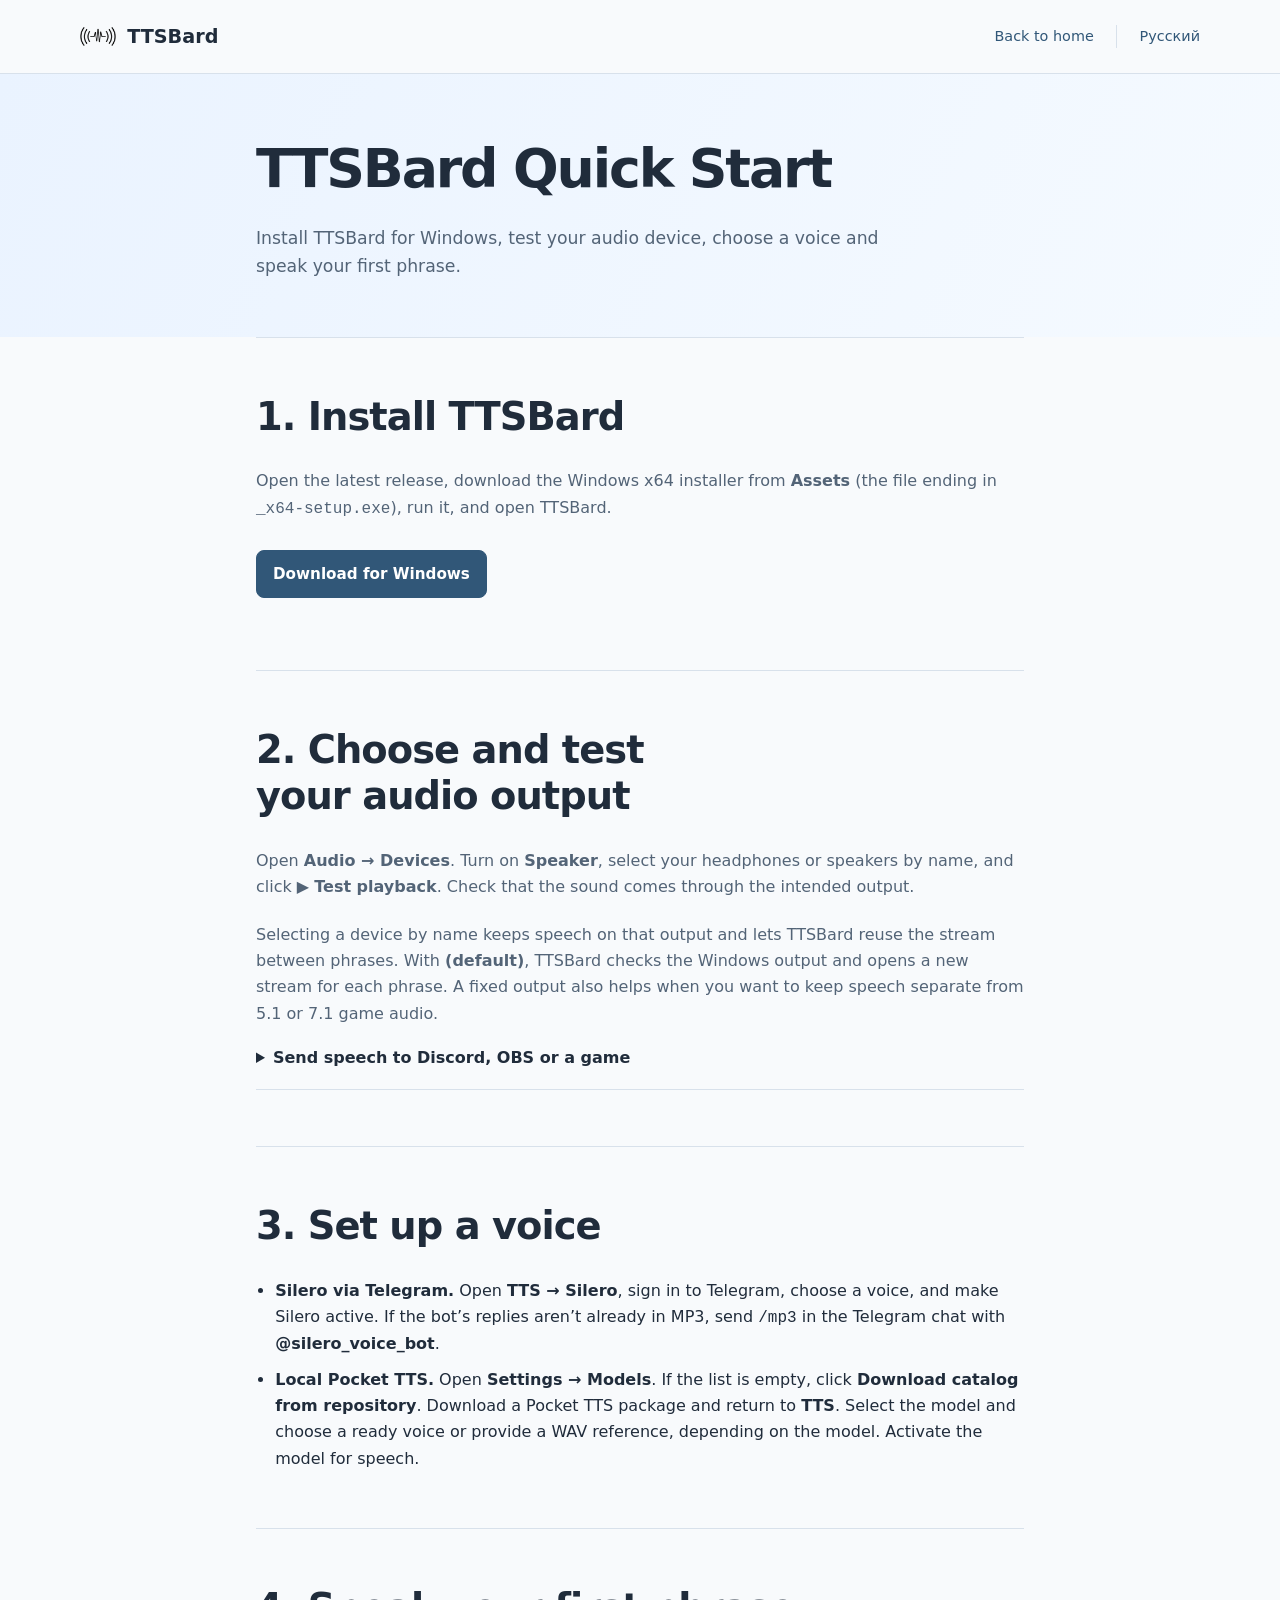
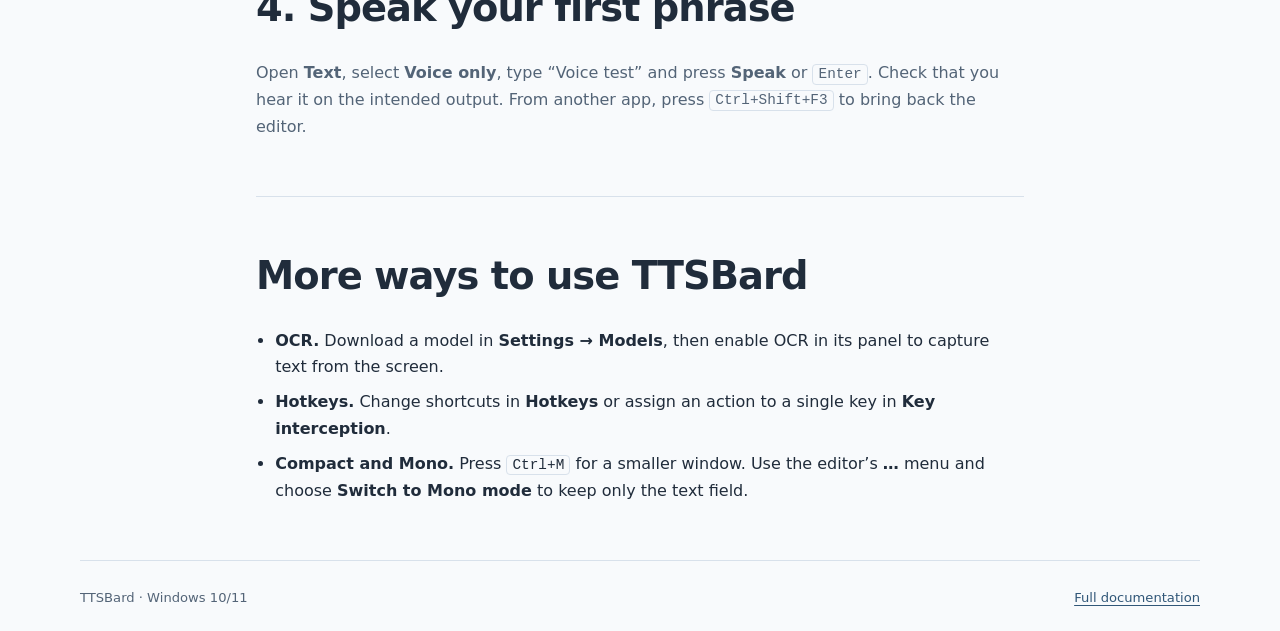
==== site/quick-start/index.html @ 8121fb5c "docs: add bilingual quick-start pages" ====
<!doctype html>
<html lang="en">
<head>
  <meta charset="utf-8">
  <meta name="viewport" content="width=device-width, initial-scale=1">
  <title>TTSBard Quick Start</title>
  <meta name="description" content="Install TTSBard for Windows, test your audio device, choose a voice and speak your first phrase.">
  <link rel="canonical" href="https://ttsbard.github.io/quick-start/">
  <link rel="alternate" hreflang="en" href="https://ttsbard.github.io/quick-start/">
  <link rel="alternate" hreflang="ru" href="https://ttsbard.github.io/ru/quick-start/">
  <link rel="alternate" hreflang="x-default" href="https://ttsbard.github.io/quick-start/">
  <meta property="og:type" content="website">
  <meta property="og:site_name" content="TTSBard">
  <meta property="og:locale" content="en_US">
  <meta property="og:title" content="TTSBard Quick Start">
  <meta property="og:description" content="Install TTSBard for Windows, test your audio device, choose a voice and speak your first phrase.">
  <meta property="og:url" content="https://ttsbard.github.io/quick-start/">
  <meta name="theme-color" content="#315778">
  <link rel="icon" type="image/png" href="../assets/favicon.png">
  <link rel="stylesheet" href="../assets/styles.css?v=3">
</head>
<body>
  <a class="skip-link" href="#main">Skip to content</a>
  <header class="site-header"><div class="wrap header-inner">
    <a class="brand" href="../" aria-label="TTSBard home"><img src="../assets/favicon.png" width="36" height="36" alt="">TTSBard</a>
    <nav aria-label="Main navigation">
      <a href="../">Back to home</a>
      <a class="language-link" href="../ru/quick-start/" lang="ru" hreflang="ru">Русский</a>
    </nav>
  </div></header>
  <main id="main">
    <div class="hero"><div class="wrap faq">
      <h1>TTSBard Quick Start</h1>
      <p class="lead">Install TTSBard for Windows, test your audio device, choose a voice and speak your first phrase.</p>
    </div></div>

    <div class="wrap faq">
      <section class="section section-copy" aria-labelledby="install">
        <h2 id="install">1. Install TTSBard</h2>
        <p>Open the latest release, download the Windows x64 installer from <strong>Assets</strong> (the file ending in <code>_x64-setup.exe</code>), run it, and open TTSBard.</p>
        <div class="actions"><a class="button primary" href="https://github.com/ttsbard/TTSBard/releases/latest">Download for Windows</a></div>
      </section>
      <section class="section section-copy" aria-labelledby="audio">
        <h2 id="audio">2. Choose and test your audio output</h2>
        <p>Open <strong>Audio → Devices</strong>. Turn on <strong>Speaker</strong>, select your headphones or speakers by name, and click ▶ <strong>Test playback</strong>. Check that the sound comes through the intended output.</p>
        <p>Selecting a device by name keeps speech on that output and lets TTSBard reuse the stream between phrases. With <strong>(default)</strong>, TTSBard checks the Windows output and opens a new stream for each phrase. A fixed output also helps when you want to keep speech separate from 5.1 or 7.1 game audio.</p>
        <details>
          <summary>Send speech to Discord, OBS or a game</summary>
          <p>If you don’t have a virtual cable, download <a href="https://vb-audio.com/Cable/">VB-CABLE from VB-Audio</a>, extract the archive, run the installer as administrator, and restart Windows.</p>
          <p>Under <strong>Audio → Devices → Virtual microphone</strong>, enable the output and select <strong>CABLE Input</strong>. In the receiving app, choose <strong>CABLE Output</strong> as its microphone. Click ▶ next to the virtual microphone in TTSBard and check that the receiving app’s meter responds.</p>
        </details>
      </section>
      <section class="section section-copy" aria-labelledby="voice">
        <h2 id="voice">3. Set up a voice</h2>
        <ul>
          <li><strong>Silero via Telegram.</strong> Open <strong>TTS → Silero</strong>, sign in to Telegram, choose a voice, and make Silero active. If the bot’s replies aren’t already in MP3, send <code>/mp3</code> in the Telegram chat with <strong>@silero_voice_bot</strong>.</li>
          <li><strong>Local Pocket TTS.</strong> Open <strong>Settings → Models</strong>. If the list is empty, click <strong>Download catalog from repository</strong>. Download a Pocket TTS package and return to <strong>TTS</strong>. Select the model and choose a ready voice or provide a WAV reference, depending on the model. Activate the model for speech.</li>
        </ul>
      </section>
      <section class="section section-copy" aria-labelledby="phrase">
        <h2 id="phrase">4. Speak your first phrase</h2>
        <p>Open <strong>Text</strong>, select <strong>Voice only</strong>, type “Voice test” and press <strong>Speak</strong> or <kbd>Enter</kbd>. Check that you hear it on the intended output. From another app, press <kbd>Ctrl+Shift+F3</kbd> to bring back the editor.</p>
      </section>
      <section class="section section-copy" aria-labelledby="next">
        <h2 id="next">More ways to use TTSBard</h2>
        <ul>
          <li><strong>OCR.</strong> Download a model in <strong>Settings → Models</strong>, then enable OCR in its panel to capture text from the screen.</li>
          <li><strong>Hotkeys.</strong> Change shortcuts in <strong>Hotkeys</strong> or assign an action to a single key in <strong>Key interception</strong>.</li>
          <li><strong>Compact and Mono.</strong> Press <kbd>Ctrl+M</kbd> for a smaller window. Use the editor’s <strong>…</strong> menu and choose <strong>Switch to Mono mode</strong> to keep only the text field.</li>
        </ul>
      </section>
    </div>
  </main>
  <footer><div class="wrap footer-inner"><span>TTSBard · Windows 10/11</span>
    <a href="https://github.com/ttsbard/TTSBard/blob/master/docs/en/user/README.md">Full documentation</a>
  </div></footer>
</body>
</html>
---- site/assets/styles.css ----
/* Shared by both static language versions. No application styles are imported. */
:root {
  color-scheme: light dark;
  --page: #f8fafc;
  --surface: #fff;
  --text: #202c3b;
  --muted: #536477;
  --accent: #315778;
  --accent-text: #fff;
  --line: #d8e1eb;
  --soft: #edf3f8;
  --focus: #1665ba;
  --hero-start: #eaf3ff;
  --hero-end: #f5faff;
  --image-shadow: rgb(30 62 96 / .13);
  --logo-filter: none;
  font-family: "Segoe UI", system-ui, sans-serif;
  font-size: 16px;
  line-height: 1.65;
  background: var(--page);
  color: var(--text);
}
@media (prefers-color-scheme: dark) {
  :root {
    --page: #111821;
    --surface: #19232e;
    --text: #e5edf5;
    --muted: #a9bacc;
    --accent: #b0d5f3;
    --accent-text: #152b40;
    --line: #354658;
    --soft: #1b2b3a;
    --focus: #acd8ff;
    --hero-start: #172e44;
    --hero-end: #15212f;
    --image-shadow: rgb(0 0 0 / .3);
    --logo-filter: brightness(0) invert(1);
  }
}
* { box-sizing: border-box; }
body { margin: 0; }
a { color: var(--accent); text-underline-offset: .22em; }
a:hover { text-decoration-thickness: 2px; }
:focus-visible { outline: 3px solid var(--focus); outline-offset: 5px; }
img { display: block; max-width: 100%; height: auto; }
p, ul, ol, figure { margin: 0; }
p + p { margin-top: 1rem; }
h1, h2, h3 { margin: 0; font-weight: 650; line-height: 1.2; text-wrap: balance; }
h1 { font-size: clamp(2.25rem, 4.2vw, 3.65rem); letter-spacing: -.04em; line-height: 1.15; }
h2 { font-size: clamp(1.7rem, 3vw, 2.65rem); letter-spacing: -.025em; }
h3 { font-size: 1.1rem; }
main, header, footer { overflow-wrap: anywhere; }
.wrap { width: min(1120px, calc(100% - 3rem)); margin-inline: auto; }
.skip-link { position: absolute; left: 1rem; top: -6rem; z-index: 2; padding: .75rem 1rem; background: var(--surface); }
.skip-link:focus { top: 1rem; }
.site-header { border-bottom: 1px solid var(--line); }
.header-inner { display: flex; flex-wrap: wrap; align-items: center; gap: 1rem 2rem; padding-block: 1.15rem; }
.brand { display: inline-flex; align-items: center; gap: .7rem; color: var(--text); font-size: 1.2rem; font-weight: 650; text-decoration: none; margin-right: auto; }
.brand img { width: 36px; height: 36px; filter: var(--logo-filter); }
nav { display: flex; align-items: center; flex-wrap: wrap; gap: .7rem 1.4rem; }
nav a { font-size: .9rem; text-decoration: none; }
.language-link { border-left: 1px solid var(--line); padding-left: 1.4rem; }
.hero { padding-block: 4rem 3.5rem; background: linear-gradient(115deg, var(--hero-start), var(--hero-end)); }
.hero .split { grid-template-columns: .95fr 1.15fr; gap: clamp(2rem, 4vw, 3.5rem); }
.split { display: grid; grid-template-columns: 1fr 1.05fr; gap: clamp(2rem, 5vw, 4.5rem); align-items: center; }
.split > * { min-width: 0; }
.eyebrow { font-size: .78rem; text-transform: uppercase; letter-spacing: .13em; color: var(--accent); font-weight: 650; margin-bottom: 1rem; }
.hero .lead { margin-top: 1.5rem; font-size: 1.08rem; color: var(--muted); max-width: 39rem; }
.actions { display: flex; flex-wrap: wrap; align-items: center; gap: .75rem; margin-block: 1.75rem 1rem; }
.button { display: inline-flex; align-items: center; justify-content: center; min-height: 46px; padding: .65rem 1rem; border: 1px solid var(--line); border-radius: 8px; text-decoration: none; font-size: .95rem; font-weight: 600; background: var(--surface); }
.button.primary { color: var(--accent-text); background: var(--accent); border-color: var(--accent); }
.button:hover { text-decoration: underline; }
.fine { font-size: .82rem; color: var(--muted); }
.screen-placeholder { min-height: 235px; aspect-ratio: 1.55; display: flex; flex-direction: column; align-items: center; justify-content: center; text-align: center; gap: .7rem; background: var(--soft); border: 1px dashed var(--line); border-radius: 12px; padding: 2rem; }
.hero .screen-placeholder { aspect-ratio: 1.25; }
.screen-placeholder { width: 100%; }
.screen-number { font-size: .75rem; text-transform: uppercase; letter-spacing: .1em; color: var(--muted); }
.screen-placeholder strong { font-size: 1.15rem; font-weight: 600; }
.screen-placeholder p { color: var(--muted); font-size: .9rem; max-width: 24rem; }
.product-figure img { border-radius: 10px; }
.product-figure > a { display: block; }
.product-figure > a { border: 1px solid var(--line); border-radius: 12px; box-shadow: 0 8px 28px var(--image-shadow); }
.hero .product-figure > a { box-shadow: 0 22px 55px var(--image-shadow); }
.mode-gallery { display: grid; grid-template-columns: repeat(2, minmax(0, 1fr)); gap: 2rem; align-items: start; margin-top: 2.5rem; }
figcaption { margin-top: .85rem; font-size: .82rem; color: var(--muted); }
.workflow { padding-block: 2rem 3.5rem; }
.steps { list-style: none; display: grid; grid-template-columns: repeat(3, 1fr); gap: 2rem; padding: 0; counter-reset: step; }
.steps li { counter-increment: step; }
.steps li::before { content: "0" counter(step); display: inline-grid; place-items: center; width: 2.3rem; height: 2.3rem; border-radius: 50%; background: var(--soft); font-size: .8rem; font-weight: 650; color: var(--accent); margin-bottom: .85rem; }
.steps h3 { margin-bottom: .6rem; }
.steps p { color: var(--muted); font-size: .93rem; }
.section { padding-block: 3.5rem; border-top: 1px solid var(--line); }
#voices, #sources { background: var(--surface); }
.section-copy > p { margin-top: 1.3rem; color: var(--muted); }
.section-copy ul { padding-left: 1.2rem; margin-top: 1.1rem; }
.section-copy li + li { margin-top: .55rem; }
.text-link { display: inline-block; margin-top: 1.1rem; }
.section-intro { max-width: 43rem; }
.section-intro > p { margin-top: 1.1rem; color: var(--muted); }
.feature-grid { display: grid; grid-template-columns: repeat(3, 1fr); gap: 2.5rem; margin-top: 2.5rem; }
.feature-grid p { margin-top: .85rem; color: var(--muted); font-size: .95rem; }
.feature-icon { display: inline-grid; place-items: center; width: 44px; height: 44px; margin-bottom: 1rem; border-radius: 12px; background: var(--soft); color: var(--accent); }
.story-grid { display: grid; grid-template-columns: .8fr 1.2fr; align-items: start; gap: 4rem; }
.story-body { min-width: 0; color: var(--muted); }
.story-body .service-list { justify-content: center; }
.service-list { display: flex; flex-wrap: wrap; align-items: center; gap: .5rem; list-style: none; padding: 0; margin-top: 1.4rem; }
.service-list li { border: 1px solid var(--line); padding: .3rem .7rem; border-radius: 5px; font-size: .82rem; }
.section-copy .service-list { justify-content: center; padding: 0; }
.section-copy .service-list > li { margin: 0; }
.footnote { margin-top: 1.5rem; color: var(--muted); font-size: .85rem; }
.start-grid { display: grid; grid-template-columns: 1fr 1fr; gap: 3rem; }
.start-grid ol { padding-left: 1.3rem; }
.start-grid li + li { margin-top: .8rem; }
.faq { max-width: 48rem; }
.faq h2 { margin-bottom: 1.8rem; }
details { border-bottom: 1px solid var(--line); padding-block: 1.1rem; }
summary { font-weight: 600; cursor: pointer; padding-right: .5rem; }
details p { padding-top: .85rem; color: var(--muted); }
.closing { text-align: center; padding-block: 4rem; border-top: 1px solid var(--line); background: linear-gradient(115deg, var(--hero-start), var(--hero-end)); }
.closing p { margin-top: 1rem; color: var(--muted); }
.closing .actions { justify-content: center; }
.footer-inner { display: flex; flex-wrap: wrap; justify-content: space-between; gap: 1rem; border-top: 1px solid var(--line); padding-block: 1.6rem; color: var(--muted); font-size: .82rem; }
.footer-links { display: flex; flex-wrap: wrap; gap: 1rem; }
kbd { padding: .1em .35em; border: 1px solid var(--line); border-radius: 4px; font-size: .9em; white-space: nowrap; }
@media (max-width: 800px) {
  .hero { padding-block: 3rem; }
  .split, .hero .split, .start-grid, .story-grid { grid-template-columns: 1fr; gap: 2rem; }
  .split.reverse .product-figure { order: 2; }
  .hero .screen-placeholder { aspect-ratio: 1.8; }
  .feature-grid { grid-template-columns: 1fr; gap: 1.8rem; }
  .section { padding-block: 3rem; }
}
@media (max-width: 540px) {
  .mode-gallery { grid-template-columns: 1fr; gap: 1.8rem; }
  .wrap { width: calc(100% - 2rem); }
  .header-inner { gap: 1rem; }
  nav { width: 100%; gap: .65rem .85rem; }
  nav a { font-size: .85rem; }
  .language-link { padding-left: .8rem; margin-left: auto; }
  .steps { grid-template-columns: 1fr; gap: 1.5rem; }
  .screen-placeholder { min-height: 210px; padding: 1.5rem; }
  .actions { align-items: stretch; }
  .button { flex: 1 1 auto; }
}
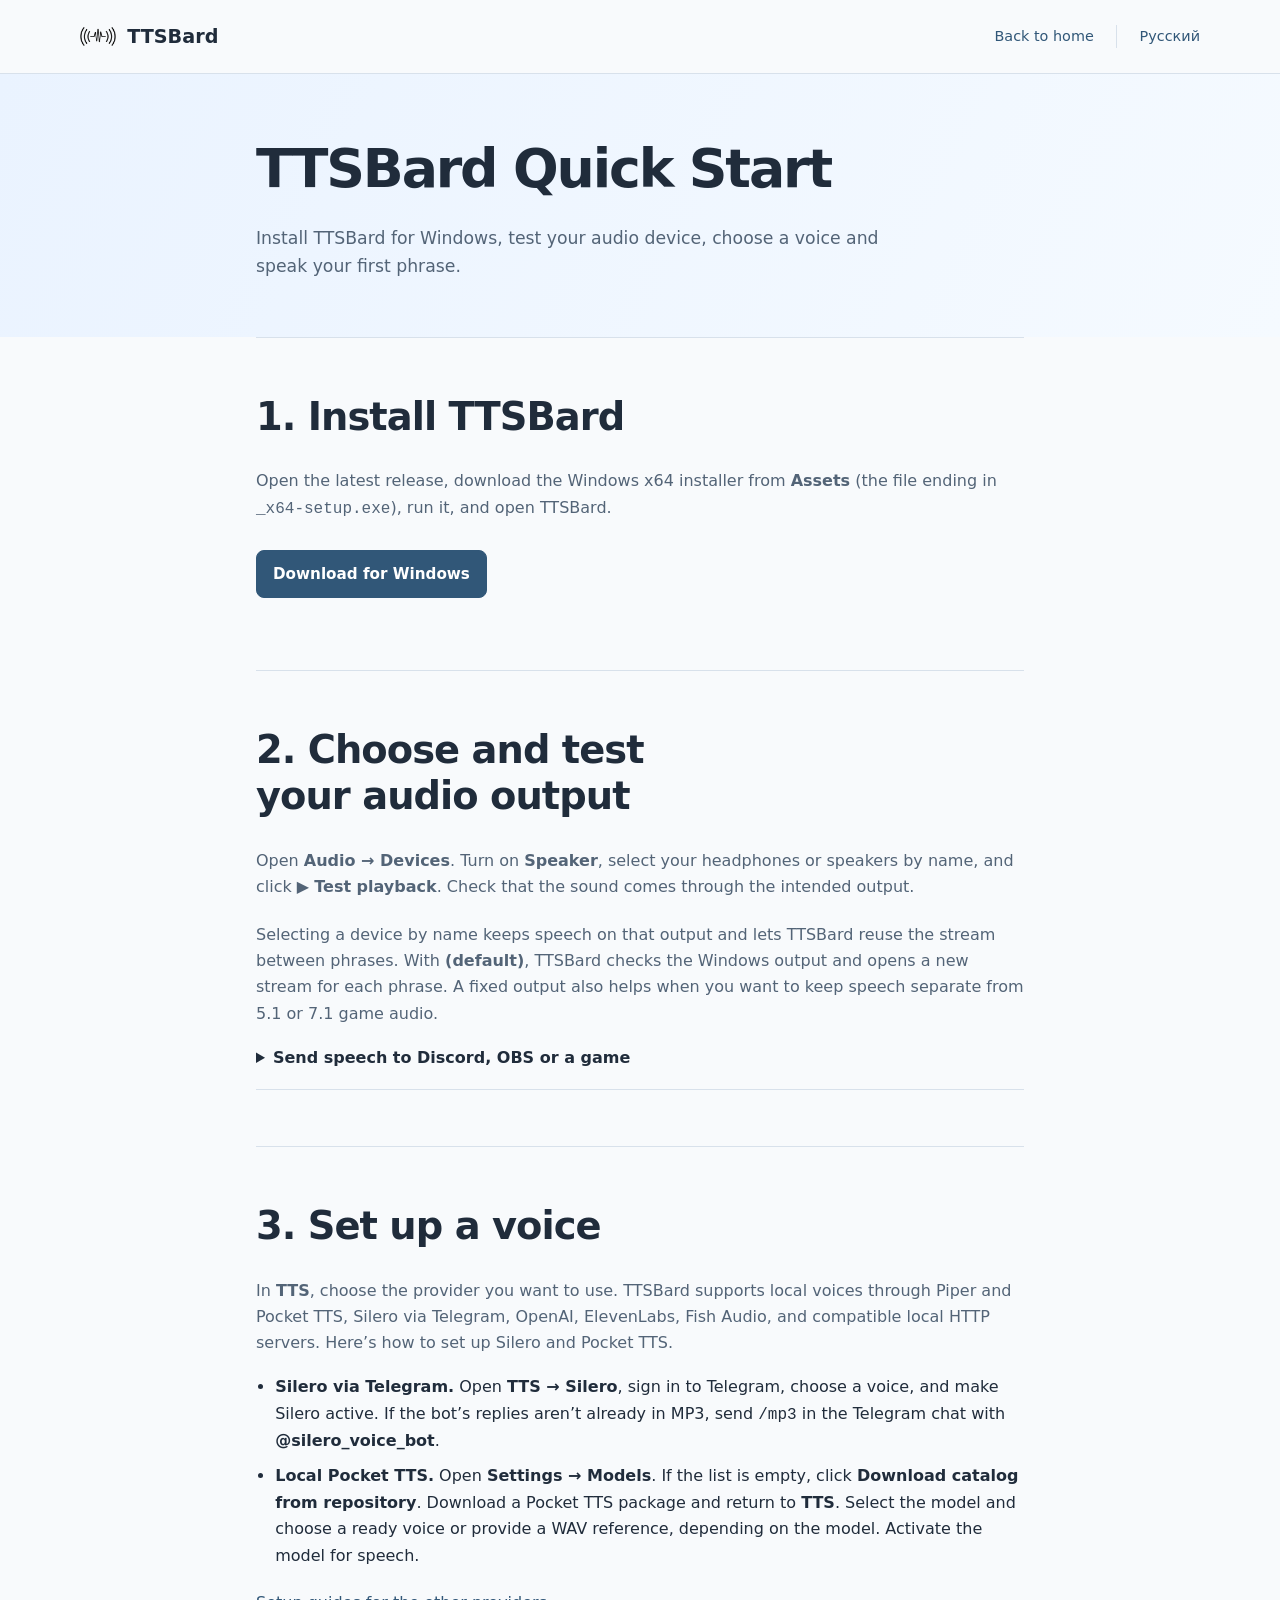
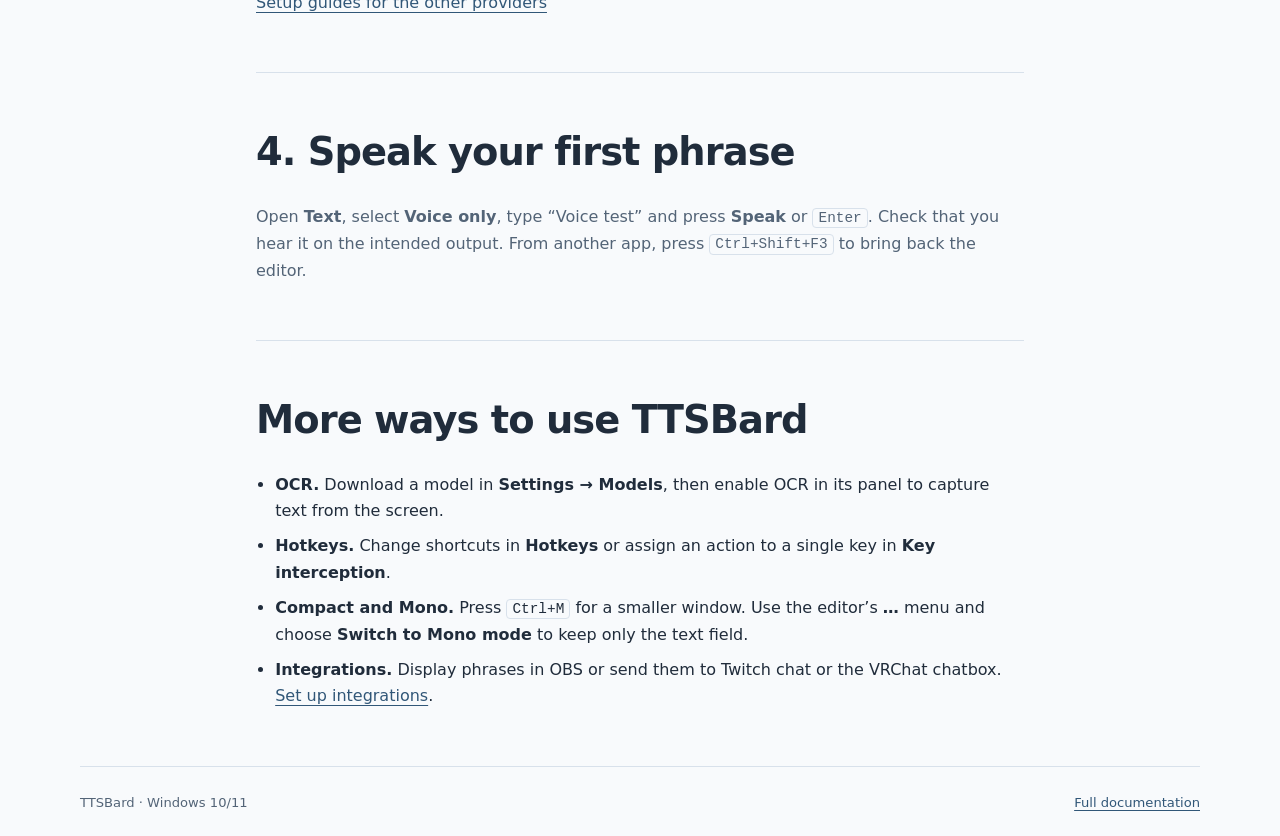
==== commit 8f7739fa: "docs: refresh landing captures and separate audio settings gallery" ====
--- a/site/quick-start/index.html
+++ b/site/quick-start/index.html
@@ -17,7 +17,7 @@
   <meta property="og:url" content="https://ttsbard.github.io/quick-start/">
   <meta name="theme-color" content="#315778">
   <link rel="icon" type="image/png" href="../assets/favicon.png">
-  <link rel="stylesheet" href="../assets/styles.css?v=3">
+  <link rel="stylesheet" href="../assets/styles.css?v=13">
 </head>
 <body>
   <a class="skip-link" href="#main">Skip to content</a>
@@ -52,10 +52,12 @@
       </section>
       <section class="section section-copy" aria-labelledby="voice">
         <h2 id="voice">3. Set up a voice</h2>
+        <p>In <strong>TTS</strong>, choose the provider you want to use. TTSBard supports local voices through Piper and Pocket TTS, Silero via Telegram, OpenAI, ElevenLabs, Fish Audio, and compatible local HTTP servers. Here’s how to set up Silero and Pocket TTS.</p>
         <ul>
           <li><strong>Silero via Telegram.</strong> Open <strong>TTS → Silero</strong>, sign in to Telegram, choose a voice, and make Silero active. If the bot’s replies aren’t already in MP3, send <code>/mp3</code> in the Telegram chat with <strong>@silero_voice_bot</strong>.</li>
           <li><strong>Local Pocket TTS.</strong> Open <strong>Settings → Models</strong>. If the list is empty, click <strong>Download catalog from repository</strong>. Download a Pocket TTS package and return to <strong>TTS</strong>. Select the model and choose a ready voice or provide a WAV reference, depending on the model. Activate the model for speech.</li>
         </ul>
+        <p><a href="https://github.com/ttsbard/TTSBard/blob/master/docs/en/user/tts.md">Setup guides for the other providers</a></p>
       </section>
       <section class="section section-copy" aria-labelledby="phrase">
         <h2 id="phrase">4. Speak your first phrase</h2>
@@ -67,6 +69,7 @@
           <li><strong>OCR.</strong> Download a model in <strong>Settings → Models</strong>, then enable OCR in its panel to capture text from the screen.</li>
           <li><strong>Hotkeys.</strong> Change shortcuts in <strong>Hotkeys</strong> or assign an action to a single key in <strong>Key interception</strong>.</li>
           <li><strong>Compact and Mono.</strong> Press <kbd>Ctrl+M</kbd> for a smaller window. Use the editor’s <strong>…</strong> menu and choose <strong>Switch to Mono mode</strong> to keep only the text field.</li>
+          <li><strong>Integrations.</strong> Display phrases in OBS or send them to Twitch chat or the VRChat chatbox. <a href="https://github.com/ttsbard/TTSBard/blob/master/docs/en/integrations/README.md">Set up integrations</a>.</li>
         </ul>
       </section>
     </div>
--- a/site/assets/styles.css
+++ b/site/assets/styles.css
@@ -59,9 +59,11 @@
 .brand img { width: 36px; height: 36px; filter: var(--logo-filter); }
 nav { display: flex; align-items: center; flex-wrap: wrap; gap: .7rem 1.4rem; }
 nav a { font-size: .9rem; text-decoration: none; }
+.github-link { display: inline-flex; align-items: center; gap: .35rem; }
 .language-link { border-left: 1px solid var(--line); padding-left: 1.4rem; }
 .hero { padding-block: 4rem 3.5rem; background: linear-gradient(115deg, var(--hero-start), var(--hero-end)); }
-.hero .split { grid-template-columns: .95fr 1.15fr; gap: clamp(2rem, 4vw, 3.5rem); }
+.hero .split { grid-template-columns: 1.02fr 1.08fr; gap: clamp(2rem, 4vw, 3.5rem); }
+.hero .product-figure { width: min(100%, 28rem); justify-self: center; }
 .split { display: grid; grid-template-columns: 1fr 1.05fr; gap: clamp(2rem, 5vw, 4.5rem); align-items: center; }
 .split > * { min-width: 0; }
 .eyebrow { font-size: .78rem; text-transform: uppercase; letter-spacing: .13em; color: var(--accent); font-weight: 650; margin-bottom: 1rem; }
@@ -77,11 +79,13 @@
 .screen-number { font-size: .75rem; text-transform: uppercase; letter-spacing: .1em; color: var(--muted); }
 .screen-placeholder strong { font-size: 1.15rem; font-weight: 600; }
 .screen-placeholder p { color: var(--muted); font-size: .9rem; max-width: 24rem; }
-.product-figure img { border-radius: 10px; }
-.product-figure > a { display: block; }
-.product-figure > a { border: 1px solid var(--line); border-radius: 12px; box-shadow: 0 8px 28px var(--image-shadow); }
+.product-figure img { clip-path: inset(1px 1px 0 round 3px); }
+.product-figure > a { display: block; width: fit-content; max-width: 100%; border: 1px solid var(--line); border-radius: 4px; box-shadow: 0 8px 28px var(--image-shadow); }
 .hero .product-figure > a { box-shadow: 0 22px 55px var(--image-shadow); }
-.mode-gallery { display: grid; grid-template-columns: repeat(2, minmax(0, 1fr)); gap: 2rem; align-items: start; margin-top: 2.5rem; }
+.mode-gallery { display: grid; grid-template-columns: repeat(2, minmax(0, 22.5rem)); gap: 1.5rem; align-items: start; margin-top: 2rem; }
+.gallery-title { margin-top: 3rem; padding-top: 2.5rem; border-top: 1px solid var(--line); }
+.audio-gallery { display: grid; grid-template-columns: repeat(auto-fit, minmax(min(100%, 15rem), 20rem)); gap: 1.5rem; margin-top: 1.5rem; }
+.soundpad-preview { max-width: 30rem; margin-top: 1.5rem; }
 figcaption { margin-top: .85rem; font-size: .82rem; color: var(--muted); }
 .workflow { padding-block: 2rem 3.5rem; }
 .steps { list-style: none; display: grid; grid-template-columns: repeat(3, 1fr); gap: 2rem; padding: 0; counter-reset: step; }
@@ -108,9 +112,6 @@
 .section-copy .service-list { justify-content: center; padding: 0; }
 .section-copy .service-list > li { margin: 0; }
 .footnote { margin-top: 1.5rem; color: var(--muted); font-size: .85rem; }
-.start-grid { display: grid; grid-template-columns: 1fr 1fr; gap: 3rem; }
-.start-grid ol { padding-left: 1.3rem; }
-.start-grid li + li { margin-top: .8rem; }
 .faq { max-width: 48rem; }
 .faq h2 { margin-bottom: 1.8rem; }
 details { border-bottom: 1px solid var(--line); padding-block: 1.1rem; }
@@ -124,14 +125,14 @@
 kbd { padding: .1em .35em; border: 1px solid var(--line); border-radius: 4px; font-size: .9em; white-space: nowrap; }
 @media (max-width: 800px) {
   .hero { padding-block: 3rem; }
-  .split, .hero .split, .start-grid, .story-grid { grid-template-columns: 1fr; gap: 2rem; }
+  .split, .hero .split, .story-grid { grid-template-columns: 1fr; gap: 2rem; }
   .split.reverse .product-figure { order: 2; }
   .hero .screen-placeholder { aspect-ratio: 1.8; }
   .feature-grid { grid-template-columns: 1fr; gap: 1.8rem; }
   .section { padding-block: 3rem; }
 }
 @media (max-width: 540px) {
-  .mode-gallery { grid-template-columns: 1fr; gap: 1.8rem; }
+  .mode-gallery { grid-template-columns: minmax(0, 22.5rem); gap: 1.8rem; }
   .wrap { width: calc(100% - 2rem); }
   .header-inner { gap: 1rem; }
   nav { width: 100%; gap: .65rem .85rem; }
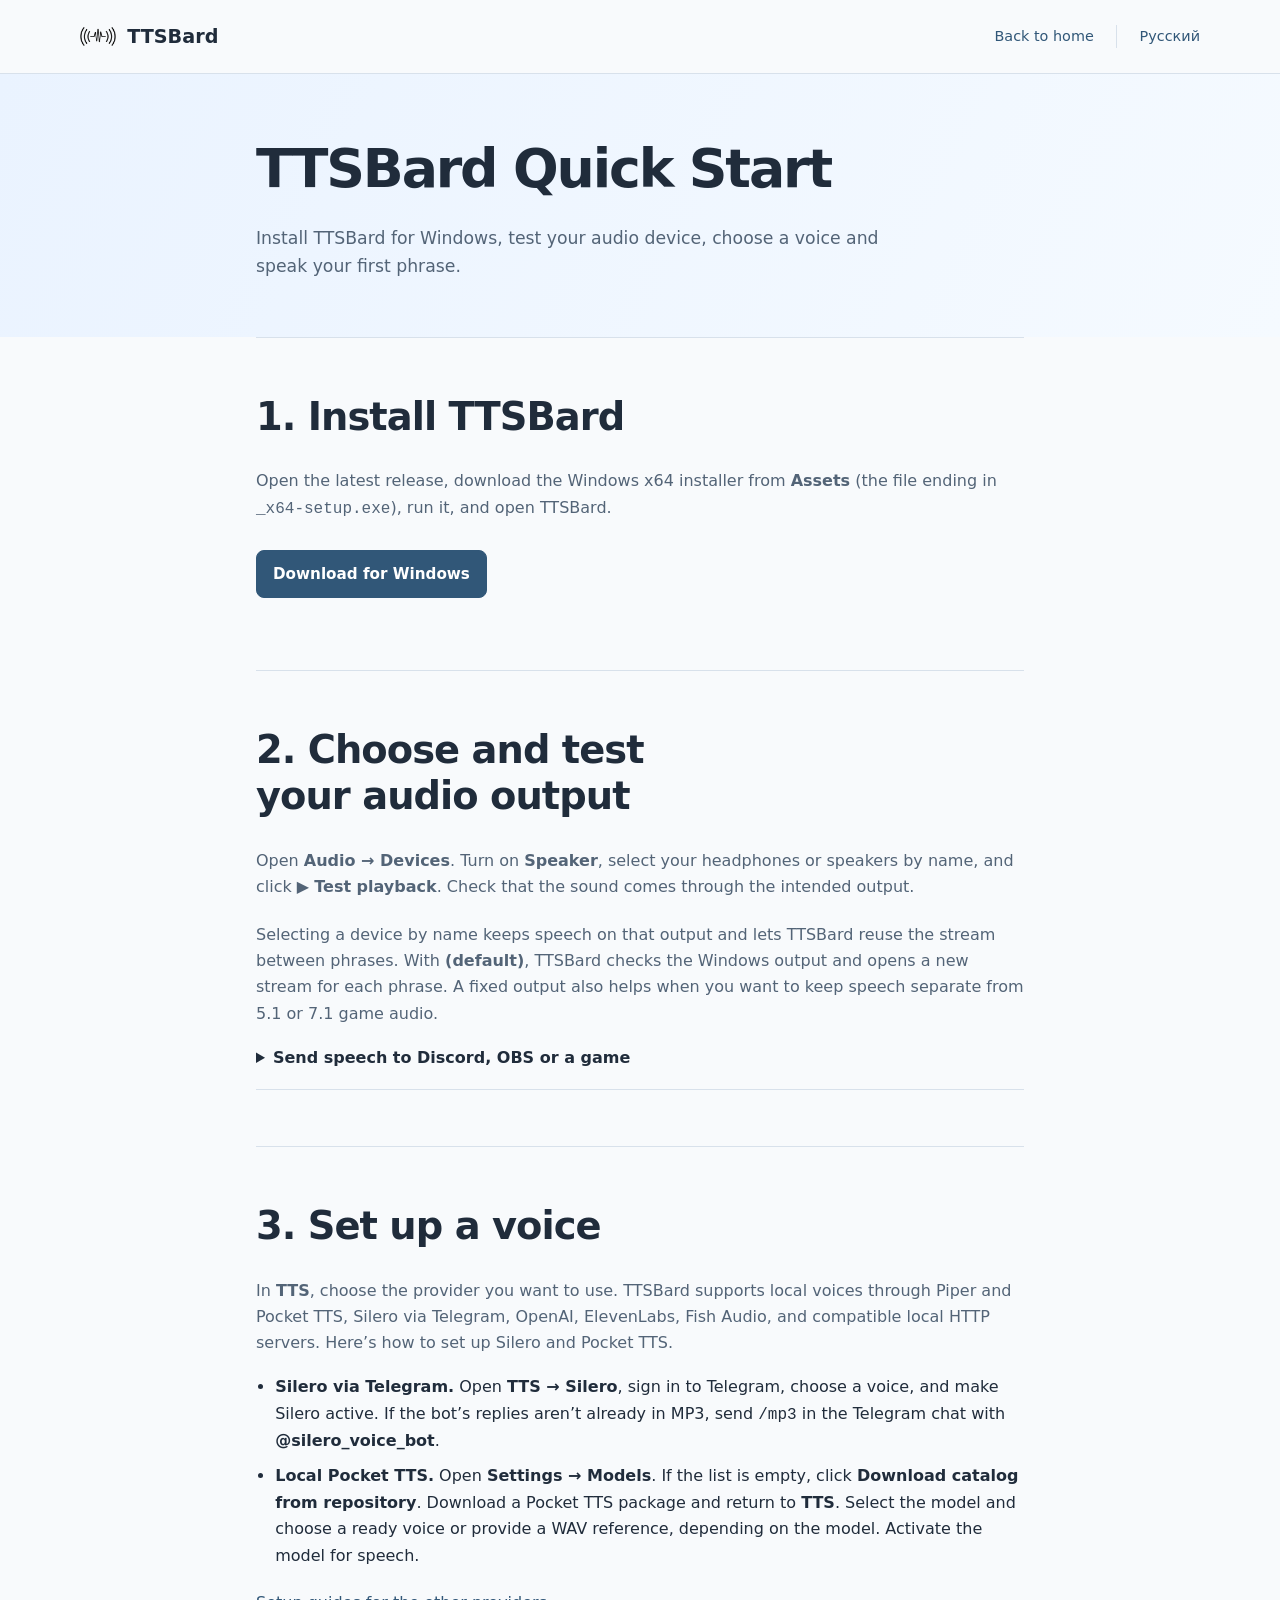
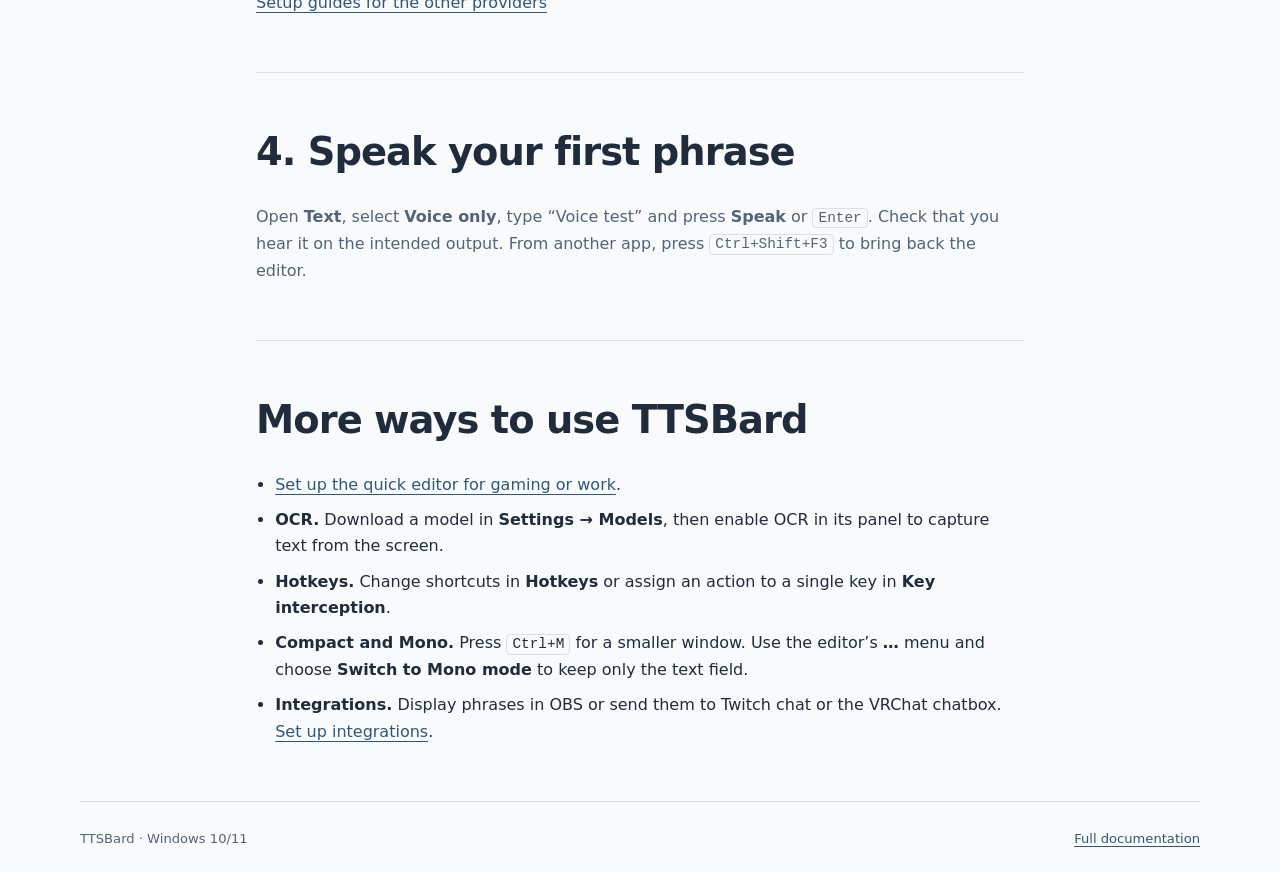
==== commit 6af63bb3: "Show quick editor scenarios on the landing pages" ====
--- a/site/quick-start/index.html
+++ b/site/quick-start/index.html
@@ -66,6 +66,7 @@
       <section class="section section-copy" aria-labelledby="next">
         <h2 id="next">More ways to use TTSBard</h2>
         <ul>
+          <li><a href="https://github.com/ttsbard/TTSBard/blob/master/docs/en/user/guide.md#communicate-through-ttsbard-while-gaming-or-working">Set up the quick editor for gaming or work</a>.</li>
           <li><strong>OCR.</strong> Download a model in <strong>Settings → Models</strong>, then enable OCR in its panel to capture text from the screen.</li>
           <li><strong>Hotkeys.</strong> Change shortcuts in <strong>Hotkeys</strong> or assign an action to a single key in <strong>Key interception</strong>.</li>
           <li><strong>Compact and Mono.</strong> Press <kbd>Ctrl+M</kbd> for a smaller window. Use the editor’s <strong>…</strong> menu and choose <strong>Switch to Mono mode</strong> to keep only the text field.</li>
--- a/site/assets/styles.css
+++ b/site/assets/styles.css
@@ -93,6 +93,10 @@
 .steps li::before { content: "0" counter(step); display: inline-grid; place-items: center; width: 2.3rem; height: 2.3rem; border-radius: 50%; background: var(--soft); font-size: .8rem; font-weight: 650; color: var(--accent); margin-bottom: .85rem; }
 .steps h3 { margin-bottom: .6rem; }
 .steps p { color: var(--muted); font-size: .93rem; }
+.quick-editor { padding-block: 2rem 3.5rem; border-top: 1px solid var(--line); }
+.quick-editor h2 { font-size: clamp(1.4rem, 3vw, 1.8rem); }
+.quick-editor-options { display: grid; grid-template-columns: repeat(2, minmax(0, 1fr)); gap: 2rem; margin-top: 1.25rem; }
+.quick-editor-options p { max-width: 43ch; margin-top: .6rem; color: var(--muted); }
 .section { padding-block: 3.5rem; border-top: 1px solid var(--line); }
 #voices, #sources { background: var(--surface); }
 .section-copy > p { margin-top: 1.3rem; color: var(--muted); }
@@ -139,6 +143,7 @@
   nav a { font-size: .85rem; }
   .language-link { padding-left: .8rem; margin-left: auto; }
   .steps { grid-template-columns: 1fr; gap: 1.5rem; }
+  .quick-editor-options { grid-template-columns: 1fr; gap: 1.25rem; }
   .screen-placeholder { min-height: 210px; padding: 1.5rem; }
   .actions { align-items: stretch; }
   .button { flex: 1 1 auto; }
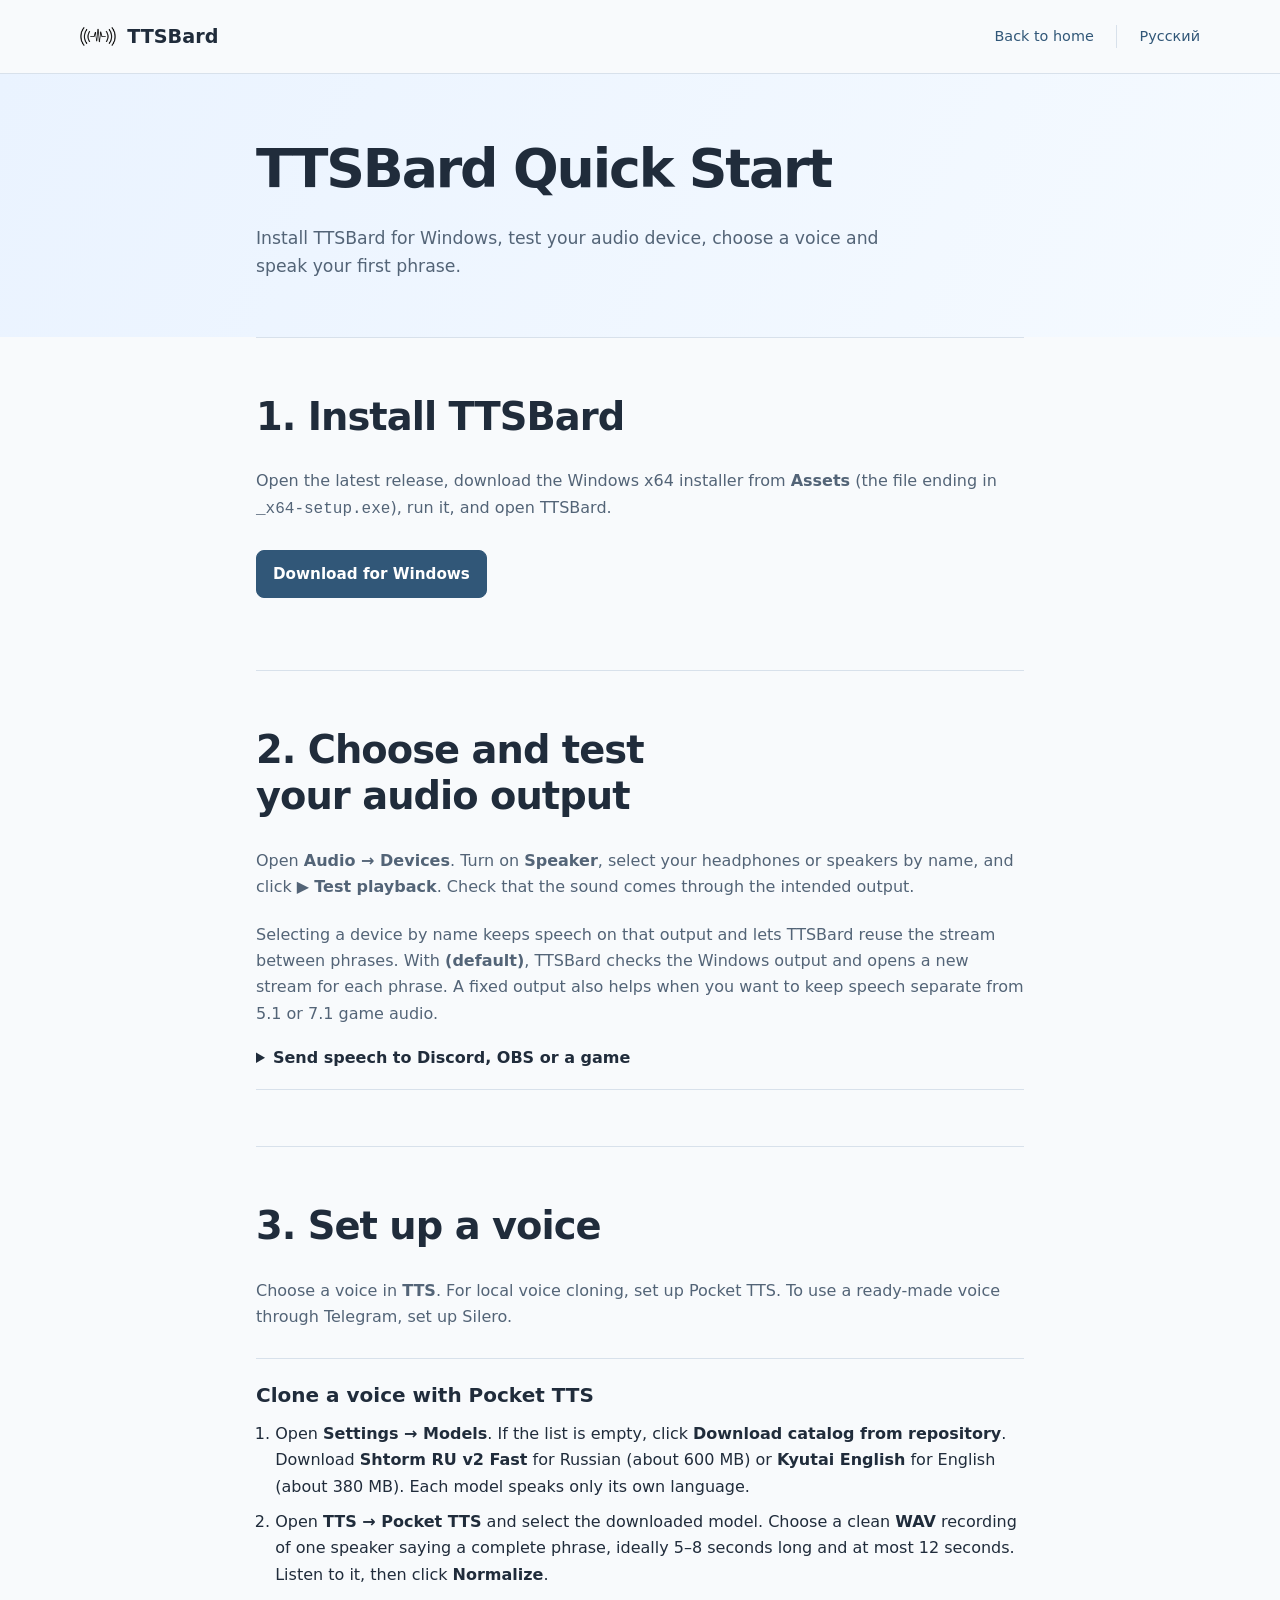
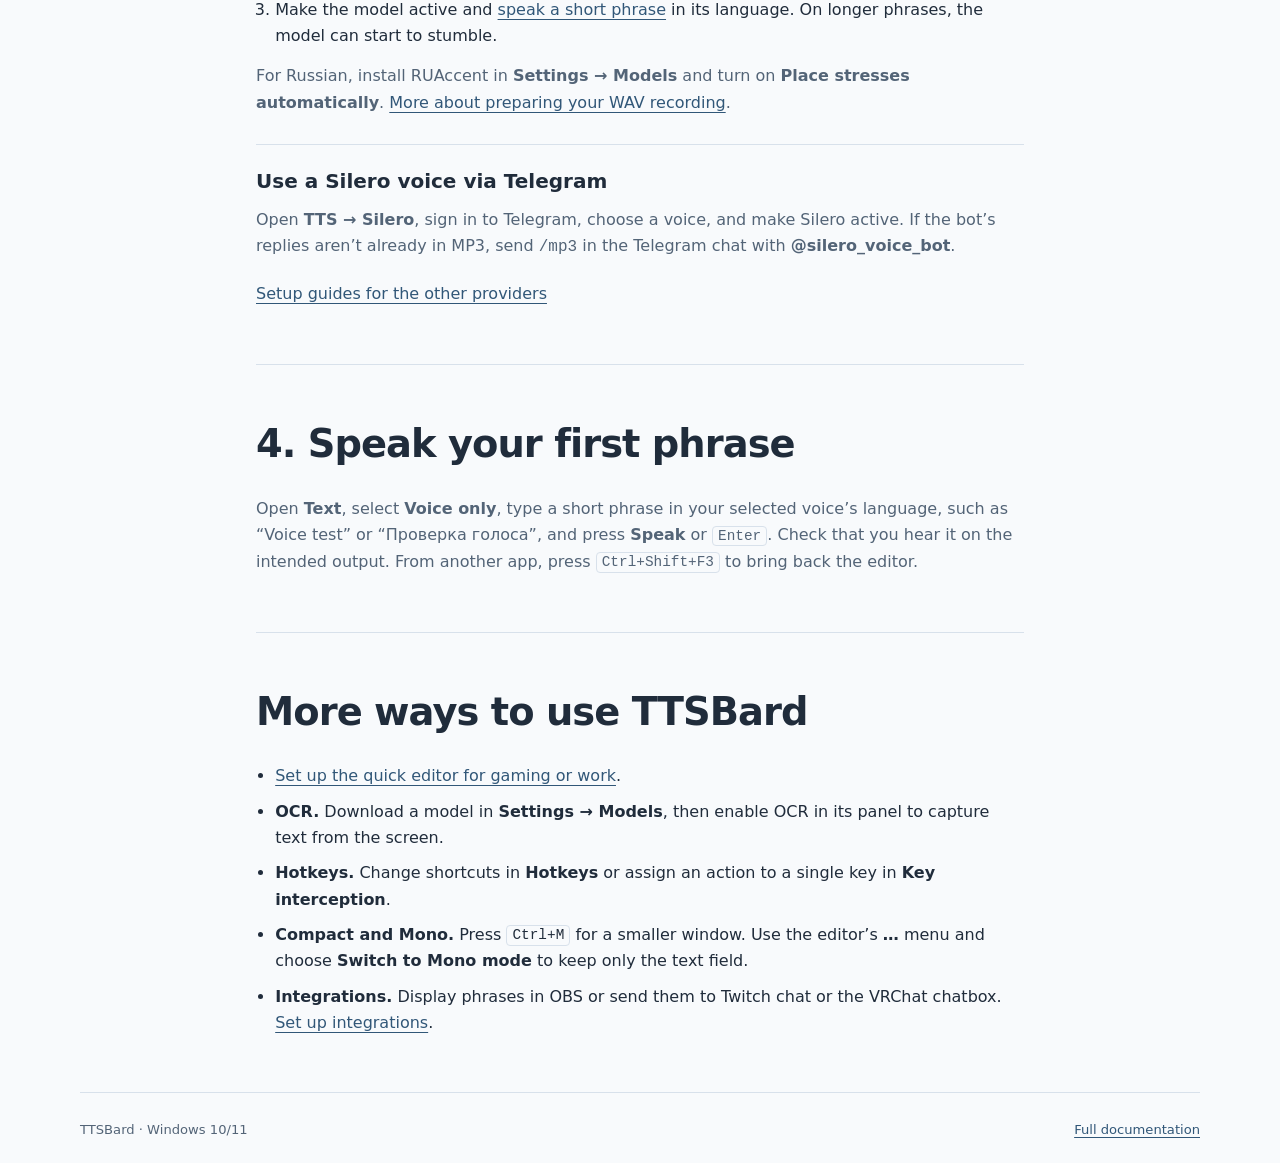
==== commit d857bfae: "Document Pocket TTS voice cloning on the site" ====
--- a/site/quick-start/index.html
+++ b/site/quick-start/index.html
@@ -17,7 +17,7 @@
   <meta property="og:url" content="https://ttsbard.github.io/quick-start/">
   <meta name="theme-color" content="#315778">
   <link rel="icon" type="image/png" href="../assets/favicon.png">
-  <link rel="stylesheet" href="../assets/styles.css?v=13">
+  <link rel="stylesheet" href="../assets/styles.css?v=15">
 </head>
 <body>
   <a class="skip-link" href="#main">Skip to content</a>
@@ -52,16 +52,25 @@
       </section>
       <section class="section section-copy" aria-labelledby="voice">
         <h2 id="voice">3. Set up a voice</h2>
-        <p>In <strong>TTS</strong>, choose the provider you want to use. TTSBard supports local voices through Piper and Pocket TTS, Silero via Telegram, OpenAI, ElevenLabs, Fish Audio, and compatible local HTTP servers. Here’s how to set up Silero and Pocket TTS.</p>
-        <ul>
-          <li><strong>Silero via Telegram.</strong> Open <strong>TTS → Silero</strong>, sign in to Telegram, choose a voice, and make Silero active. If the bot’s replies aren’t already in MP3, send <code>/mp3</code> in the Telegram chat with <strong>@silero_voice_bot</strong>.</li>
-          <li><strong>Local Pocket TTS.</strong> Open <strong>Settings → Models</strong>. If the list is empty, click <strong>Download catalog from repository</strong>. Download a Pocket TTS package and return to <strong>TTS</strong>. Select the model and choose a ready voice or provide a WAV reference, depending on the model. Activate the model for speech.</li>
-        </ul>
+        <p>Choose a voice in <strong>TTS</strong>. For local voice cloning, set up Pocket TTS. To use a ready-made voice through Telegram, set up Silero.</p>
+        <section class="voice-option" aria-labelledby="pocket-tts">
+          <h3 id="pocket-tts">Clone a voice with Pocket TTS</h3>
+          <ol>
+            <li>Open <strong>Settings → Models</strong>. If the list is empty, click <strong>Download catalog from repository</strong>. Download <strong>Shtorm RU v2 Fast</strong> for Russian (about 600 MB) or <strong>Kyutai English</strong> for English (about 380 MB). Each model speaks only its own language.</li>
+            <li>Open <strong>TTS → Pocket TTS</strong> and select the downloaded model. Choose a clean <strong>WAV</strong> recording of one speaker saying a complete phrase, ideally 5–8 seconds long and at most 12 seconds. Listen to it, then click <strong>Normalize</strong>.</li>
+            <li>Make the model active and <a href="#phrase">speak a short phrase</a> in its language. On longer phrases, the model can start to stumble.</li>
+          </ol>
+          <p>For Russian, install RUAccent in <strong>Settings → Models</strong> and turn on <strong>Place stresses automatically</strong>. <a href="https://github.com/ttsbard/TTSBard/blob/master/docs/en/user/tts.md#pocket-tts">More about preparing your WAV recording</a>.</p>
+        </section>
+        <section class="voice-option" aria-labelledby="silero">
+          <h3 id="silero">Use a Silero voice via Telegram</h3>
+          <p>Open <strong>TTS → Silero</strong>, sign in to Telegram, choose a voice, and make Silero active. If the bot’s replies aren’t already in MP3, send <code>/mp3</code> in the Telegram chat with <strong>@silero_voice_bot</strong>.</p>
+        </section>
         <p><a href="https://github.com/ttsbard/TTSBard/blob/master/docs/en/user/tts.md">Setup guides for the other providers</a></p>
       </section>
       <section class="section section-copy" aria-labelledby="phrase">
         <h2 id="phrase">4. Speak your first phrase</h2>
-        <p>Open <strong>Text</strong>, select <strong>Voice only</strong>, type “Voice test” and press <strong>Speak</strong> or <kbd>Enter</kbd>. Check that you hear it on the intended output. From another app, press <kbd>Ctrl+Shift+F3</kbd> to bring back the editor.</p>
+        <p>Open <strong>Text</strong>, select <strong>Voice only</strong>, type a short phrase in your selected voice’s language, such as “Voice test” or <span lang="ru">“Проверка голоса”</span>, and press <strong>Speak</strong> or <kbd>Enter</kbd>. Check that you hear it on the intended output. From another app, press <kbd>Ctrl+Shift+F3</kbd> to bring back the editor.</p>
       </section>
       <section class="section section-copy" aria-labelledby="next">
         <h2 id="next">More ways to use TTSBard</h2>
--- a/site/assets/styles.css
+++ b/site/assets/styles.css
@@ -102,6 +102,10 @@
 .section-copy > p { margin-top: 1.3rem; color: var(--muted); }
 .section-copy ul { padding-left: 1.2rem; margin-top: 1.1rem; }
 .section-copy li + li { margin-top: .55rem; }
+.voice-option { margin-top: 1.75rem; padding-top: 1.5rem; border-top: 1px solid var(--line); }
+.voice-option h3 { font-size: 1.25rem; }
+.voice-option ol { padding-left: 1.2rem; margin-top: .85rem; }
+.voice-option p { margin-top: .85rem; color: var(--muted); }
 .text-link { display: inline-block; margin-top: 1.1rem; }
 .section-intro { max-width: 43rem; }
 .section-intro > p { margin-top: 1.1rem; color: var(--muted); }
@@ -109,6 +113,9 @@
 .feature-grid p { margin-top: .85rem; color: var(--muted); font-size: .95rem; }
 .feature-icon { display: inline-grid; place-items: center; width: 44px; height: 44px; margin-bottom: 1rem; border-radius: 12px; background: var(--soft); color: var(--accent); }
 .story-grid { display: grid; grid-template-columns: .8fr 1.2fr; align-items: start; gap: 4rem; }
+.pocket-feature { margin-top: 2rem; padding: clamp(1.25rem, 4vw, 2rem); gap: clamp(1rem, 3vw, 2rem); border: 1px solid var(--line); border-radius: 12px; background: var(--soft); }
+.pocket-feature h3 { font-size: clamp(1.4rem, 3vw, 1.8rem); }
+.pocket-feature .button { margin-top: 1.15rem; }
 .story-body { min-width: 0; color: var(--muted); }
 .story-body .service-list { justify-content: center; }
 .service-list { display: flex; flex-wrap: wrap; align-items: center; gap: .5rem; list-style: none; padding: 0; margin-top: 1.4rem; }
